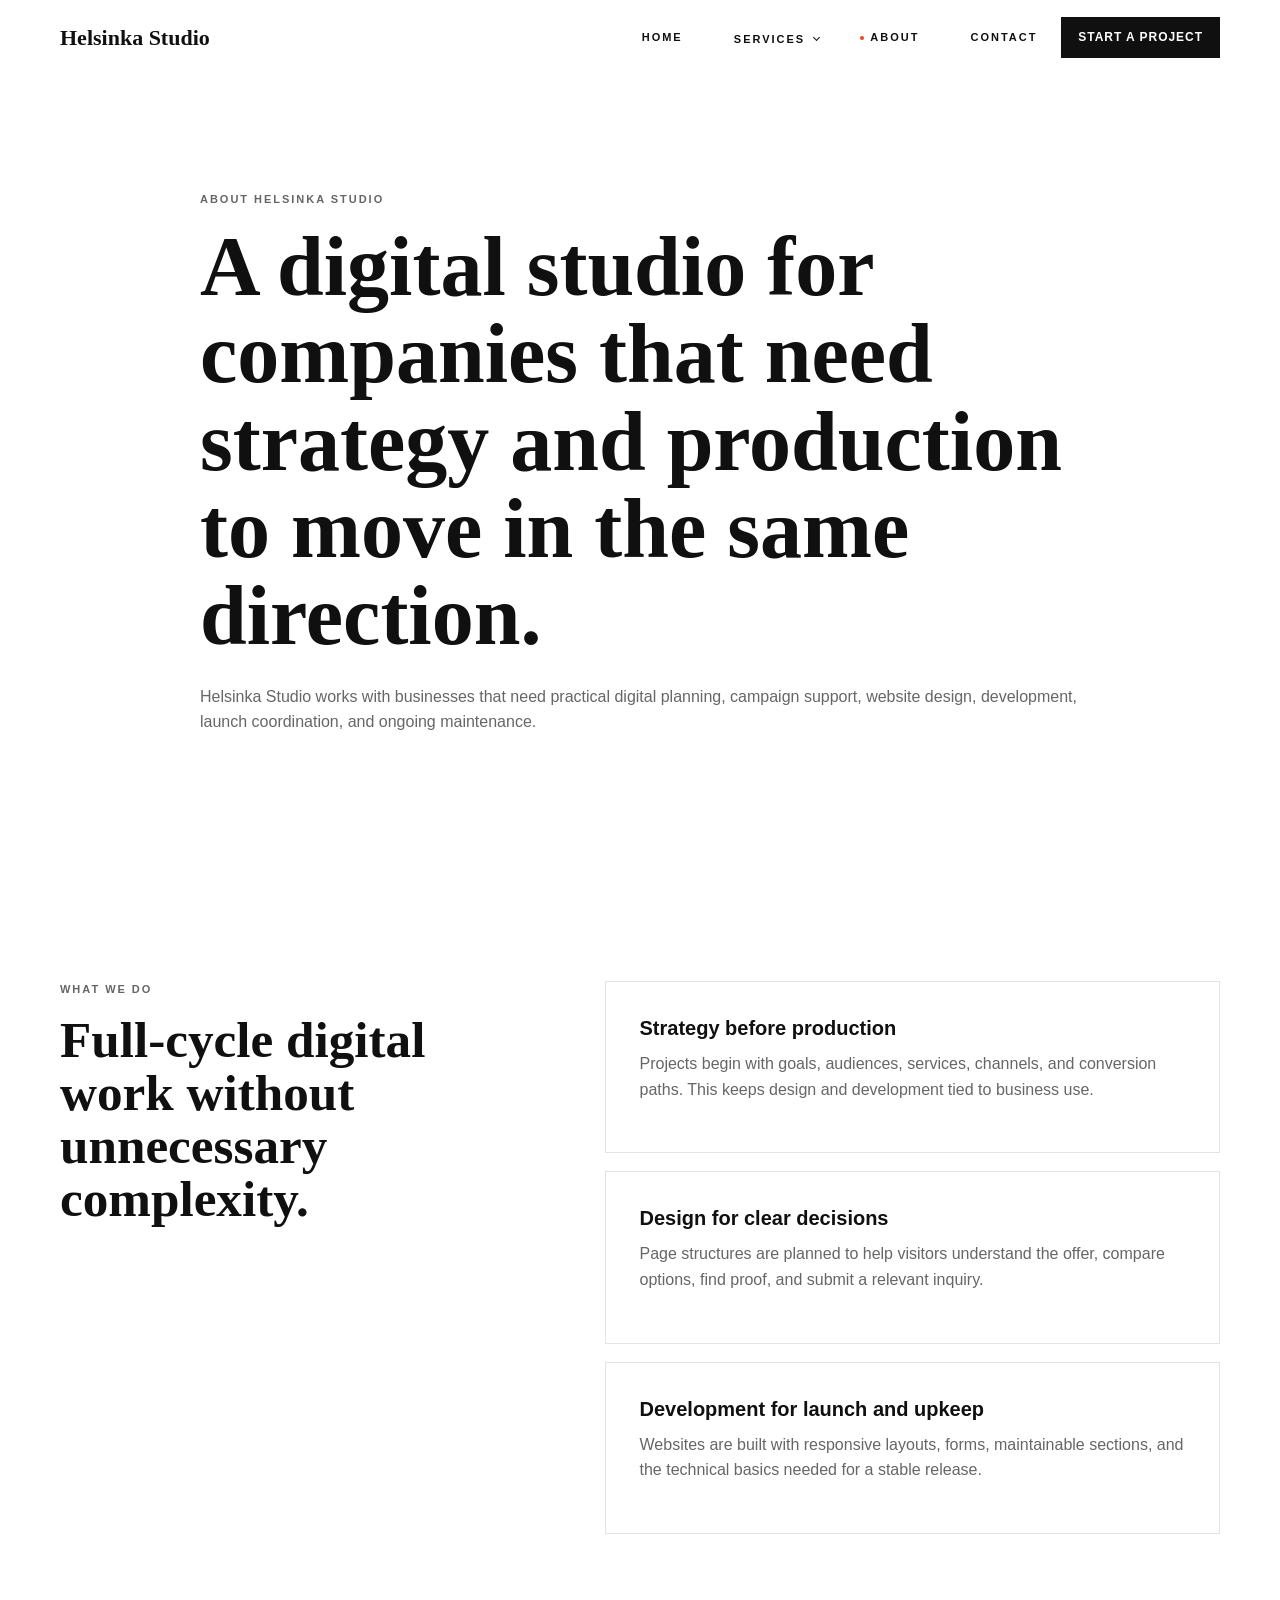
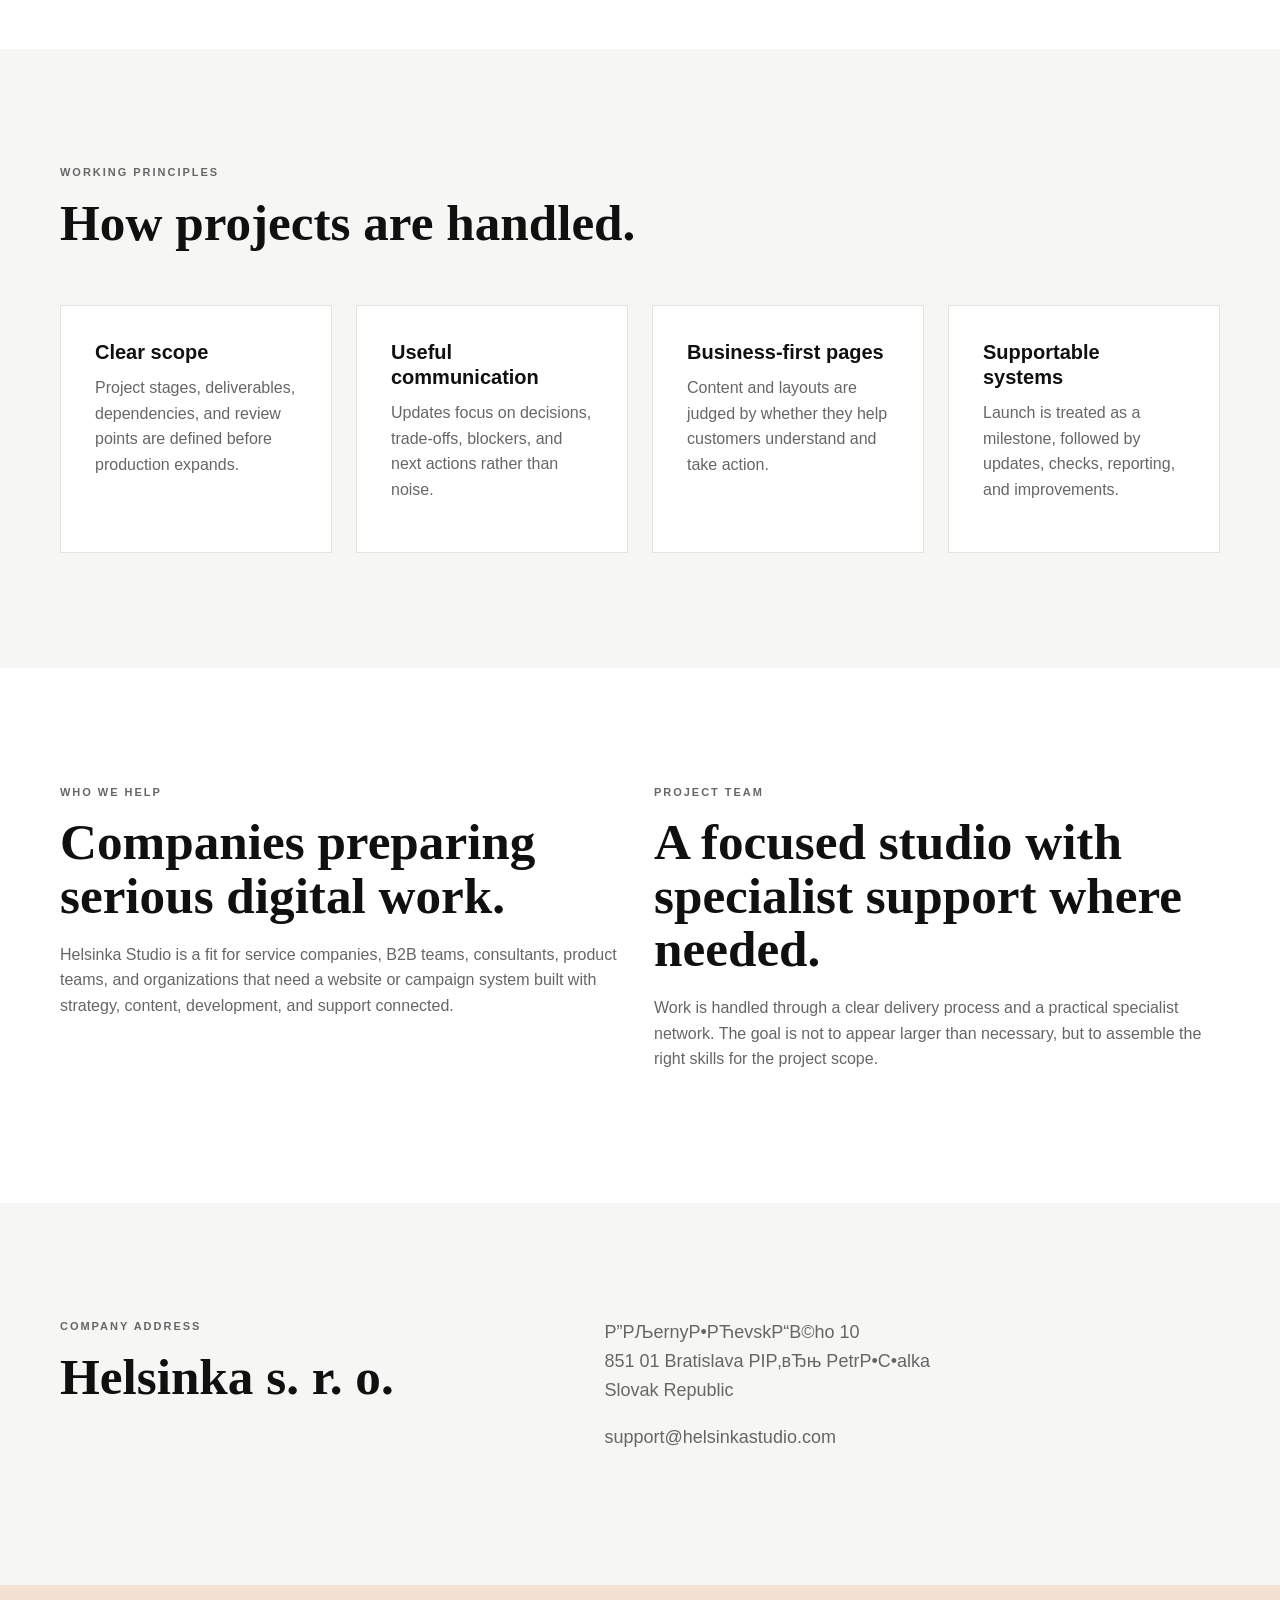
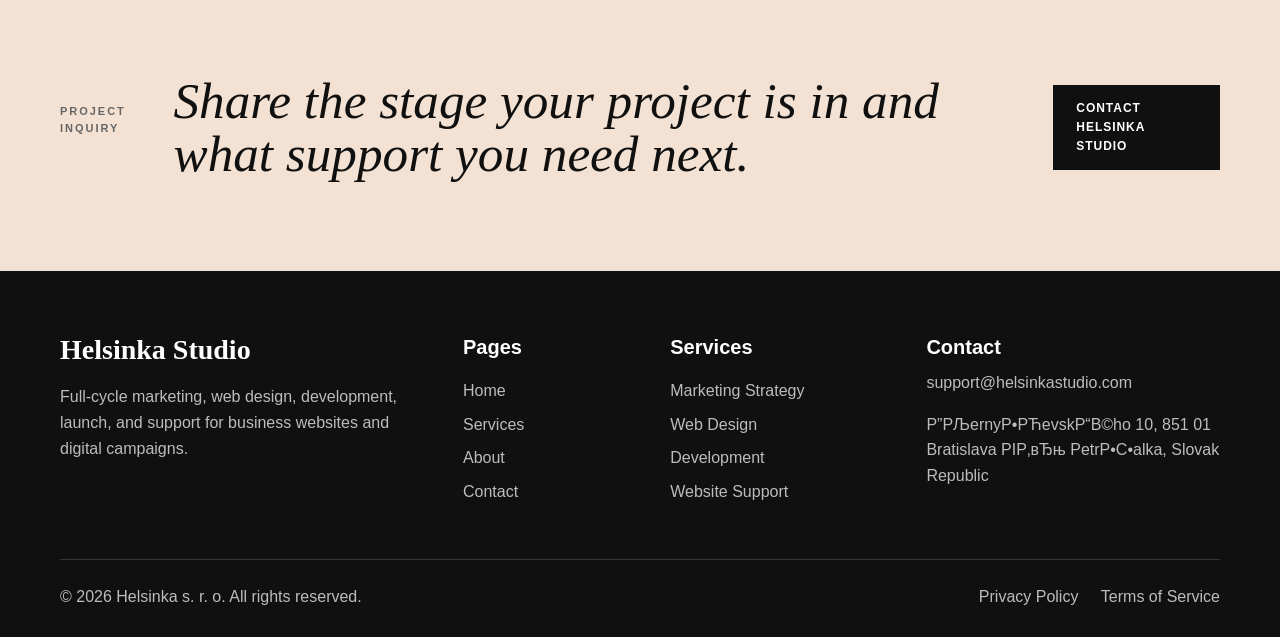
==== about.html @ 10fa4255 "init" ====
<!doctype html>
<html lang="en">
<head>
  <meta charset="utf-8">
  <meta name="viewport" content="width=device-width, initial-scale=1">
  <title>About | Helsinka Studio</title>
  <meta name="description" content="Learn how Helsinka Studio works as a full-cycle digital partner for marketing, web design, development, launch support, and ongoing maintenance.">
  <link rel="stylesheet" href="css/bundle.css">
</head>
<body>
  <a class="skip-link" href="#main">Skip to content</a>
  <header class="site-header" data-header><div class="container header__inner"><a class="brand" href="index.html">Helsinka Studio</a><nav class="nav" aria-label="Primary navigation">
        <a class="nav__link" href="index.html">Home</a>
        <div class="nav__item nav__item--dropdown" data-dropdown>
          <button class="nav__link nav__dropdown-toggle" type="button" data-dropdown-toggle aria-expanded="false">Services</button>
          <div class="nav__dropdown" data-dropdown-menu>
            <a href="services.html">All Services</a>
            <a href="strategy-planning.html">Strategy &amp; Planning</a>
            <a href="design-content.html">Design &amp; Content</a>
            <a href="development-support.html">Development &amp; Support</a>
            <a href="service-detail.html">Complete Solution</a>
          </div>
        </div>
        <a class="nav__link is-active" href="about.html">About</a>
        <a class="nav__link" href="contact.html">Contact</a>
      </nav><a class="button button--small" href="contact.html">Start a Project</a><button class="menu-toggle" type="button" data-menu-open aria-controls="mobile-menu" aria-expanded="false"><span class="menu-toggle__line"></span><span class="sr-only">Open menu</span></button></div></header>
  <div class="mobile-menu" id="mobile-menu" data-mobile-menu aria-hidden="true"><div class="mobile-menu__bar"><a class="brand" href="index.html">Helsinka Studio</a><button class="menu-close" type="button" data-menu-close>Close</button></div><nav class="mobile-menu__nav" aria-label="Mobile navigation">
      <a href="index.html">Home</a>
      <a href="services.html">Services</a>
      <div class="mobile-menu__subnav" aria-label="Service pages">
        <a href="services.html">All Services</a>
        <a href="strategy-planning.html">Strategy &amp; Planning</a>
        <a href="design-content.html">Design &amp; Content</a>
        <a href="development-support.html">Development &amp; Support</a>
        <a href="service-detail.html">Complete Solution</a>
      </div>
      <a href="about.html">About</a>
      <a href="contact.html">Contact</a>
      <a class="button" href="contact.html">Start a Project</a>
    </nav><p class="mobile-menu__note">Plan your next digital project with strategy, design, development, and launch support in one place.</p></div>
  <main id="main">
    <section class="page-hero section">
      <div class="container narrow">
        <p class="eyebrow">About Helsinka Studio</p>
        <h1>A digital studio for companies that need strategy and production to move in the same direction.</h1>
        <p>Helsinka Studio works with businesses that need practical digital planning, campaign support, website design, development, launch coordination, and ongoing maintenance.</p>
      </div>
    </section>
    <section class="section">
      <div class="container split">
        <div><p class="eyebrow">What we do</p><h2>Full-cycle digital work without unnecessary complexity.</h2></div>
        <div class="stack">
          <article class="text-block"><h3>Strategy before production</h3><p>Projects begin with goals, audiences, services, channels, and conversion paths. This keeps design and development tied to business use.</p></article>
          <article class="text-block"><h3>Design for clear decisions</h3><p>Page structures are planned to help visitors understand the offer, compare options, find proof, and submit a relevant inquiry.</p></article>
          <article class="text-block"><h3>Development for launch and upkeep</h3><p>Websites are built with responsive layouts, forms, maintainable sections, and the technical basics needed for a stable release.</p></article>
        </div>
      </div>
    </section>
    <section class="section section--muted">
      <div class="container">
        <div class="section-heading"><p class="eyebrow">Working principles</p><h2>How projects are handled.</h2></div>
        <div class="card-grid card-grid--four">
          <article class="service-card"><h3>Clear scope</h3><p>Project stages, deliverables, dependencies, and review points are defined before production expands.</p></article>
          <article class="service-card"><h3>Useful communication</h3><p>Updates focus on decisions, trade-offs, blockers, and next actions rather than noise.</p></article>
          <article class="service-card"><h3>Business-first pages</h3><p>Content and layouts are judged by whether they help customers understand and take action.</p></article>
          <article class="service-card"><h3>Supportable systems</h3><p>Launch is treated as a milestone, followed by updates, checks, reporting, and improvements.</p></article>
        </div>
      </div>
    </section>
    <section class="section">
      <div class="container two-col">
        <article><p class="eyebrow">Who we help</p><h2>Companies preparing serious digital work.</h2><p>Helsinka Studio is a fit for service companies, B2B teams, consultants, product teams, and organizations that need a website or campaign system built with strategy, content, development, and support connected.</p></article>
        <article><p class="eyebrow">Project team</p><h2>A focused studio with specialist support where needed.</h2><p>Work is handled through a clear delivery process and a practical specialist network. The goal is not to appear larger than necessary, but to assemble the right skills for the project scope.</p></article>
      </div>
    </section>
    <section class="section section--muted">
      <div class="container split">
        <div><p class="eyebrow">Company address</p><h2>Helsinka s. r. o.</h2></div>
        <div class="address-block"><p>Р”РЉernyР•РЋevskР“В©ho 10<br>851 01 Bratislava РІР‚вЂњ PetrР•С•alka<br>Slovak Republic</p><p><a href="mailto:support@helsinkastudio.com">support@helsinkastudio.com</a></p></div>
      </div>
    </section>
    <section class="section cta-section"><div class="container cta-section__inner"><p class="eyebrow">Project inquiry</p><h2>Share the stage your project is in and what support you need next.</h2><a class="button" href="contact.html">Contact Helsinka Studio</a></div></section>
  </main>
  <footer class="site-footer"><div class="container footer__grid"><div><h2 class="footer__brand">Helsinka Studio</h2><p>Full-cycle marketing, web design, development, launch, and support for business websites and digital campaigns.</p></div><nav><h3>Pages</h3><a href="index.html">Home</a><a href="services.html">Services</a><a href="about.html">About</a><a href="contact.html">Contact</a></nav><nav><h3>Services</h3><a href="services.html#marketing">Marketing Strategy</a><a href="services.html#web-design">Web Design</a><a href="services.html#development">Development</a><a href="services.html#support">Website Support</a></nav><div><h3>Contact</h3><p><a href="mailto:support@helsinkastudio.com">support@helsinkastudio.com</a></p><p>Р”РЉernyР•РЋevskР“В©ho 10, 851 01 Bratislava РІР‚вЂњ PetrР•С•alka, Slovak Republic</p></div></div><div class="container footer__bottom"><p>&copy; <span data-year></span> Helsinka s. r. o. All rights reserved.</p><p><a href="privacy.html">Privacy Policy</a> <a href="terms.html">Terms of Service</a></p></div></footer>
  <script src="js/main.js"></script>
</body>
</html>
---- css/bundle.css ----
@import url("base.css");
@import url("pages/home.css");
@import url("pages/services.css");
@import url("pages/service.css");
@import url("pages/about.css");
@import url("pages/contact.css");
@import url("pages/legal.css");
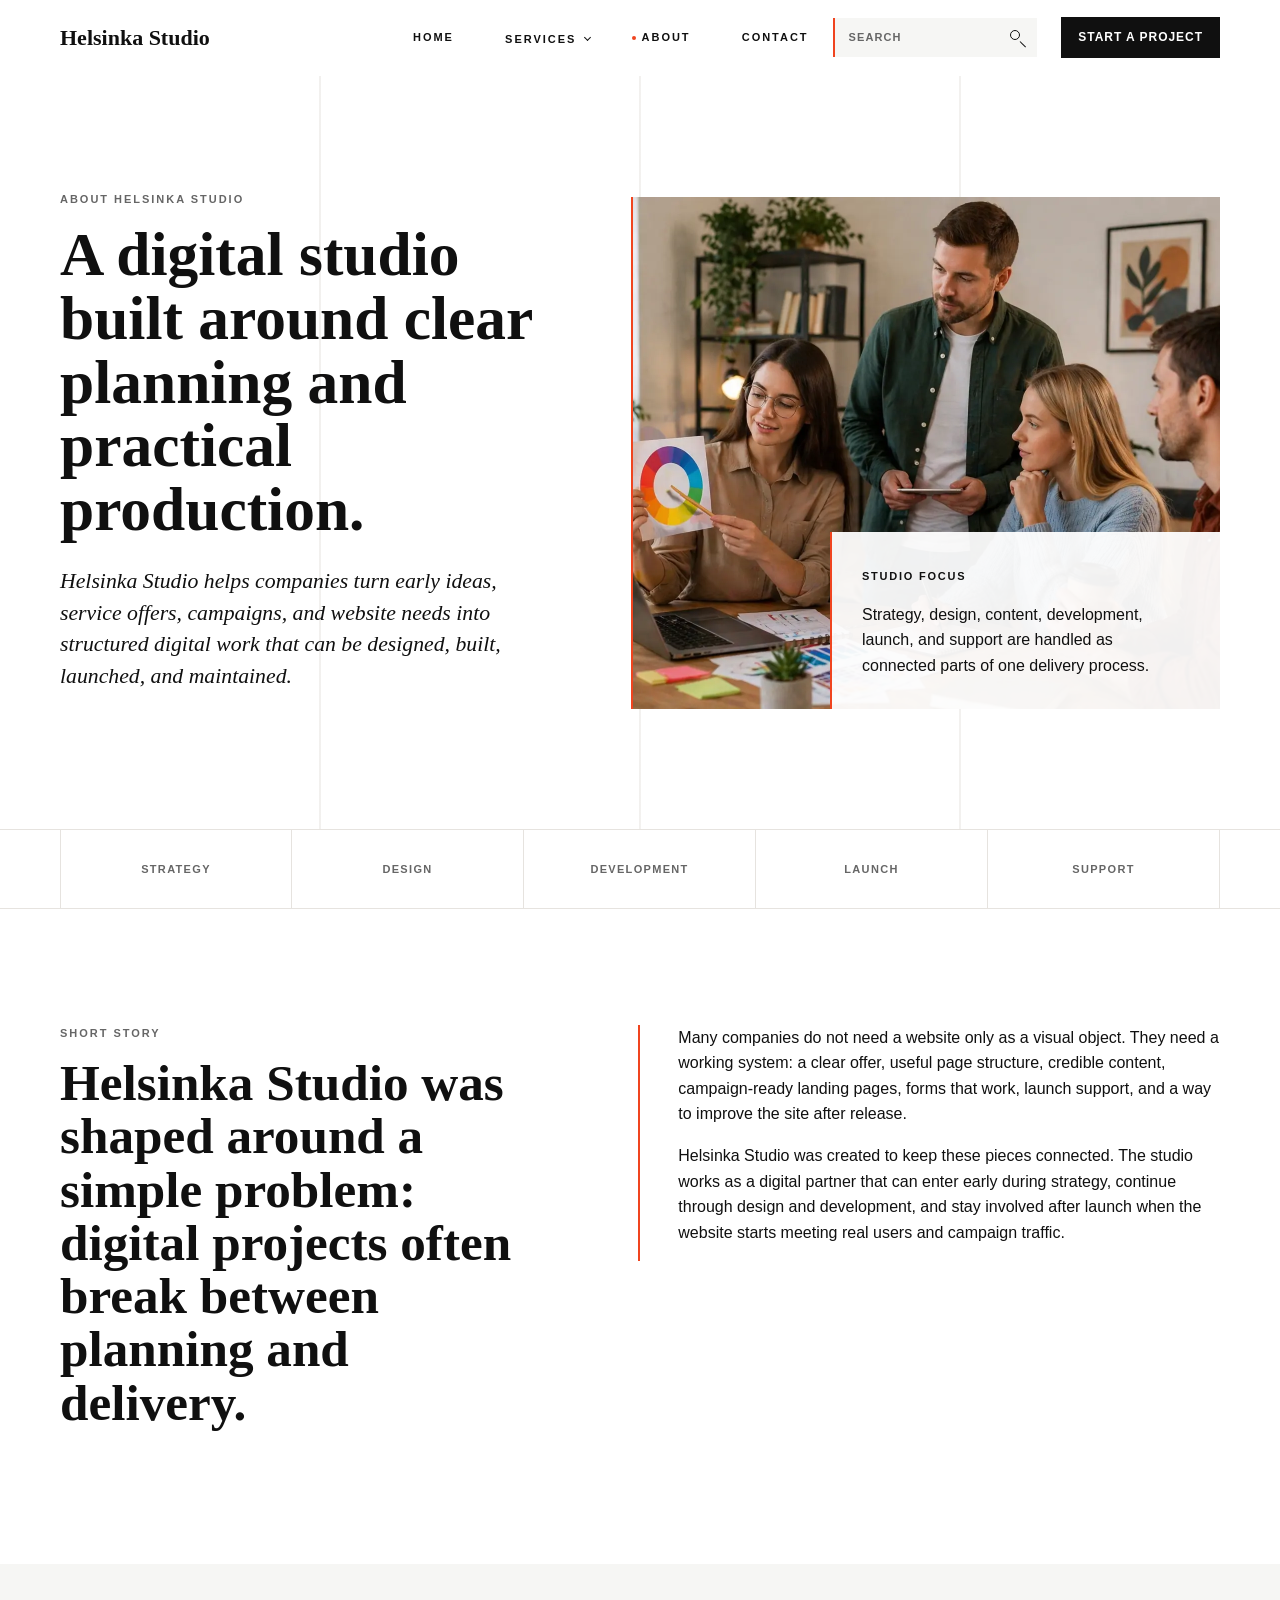
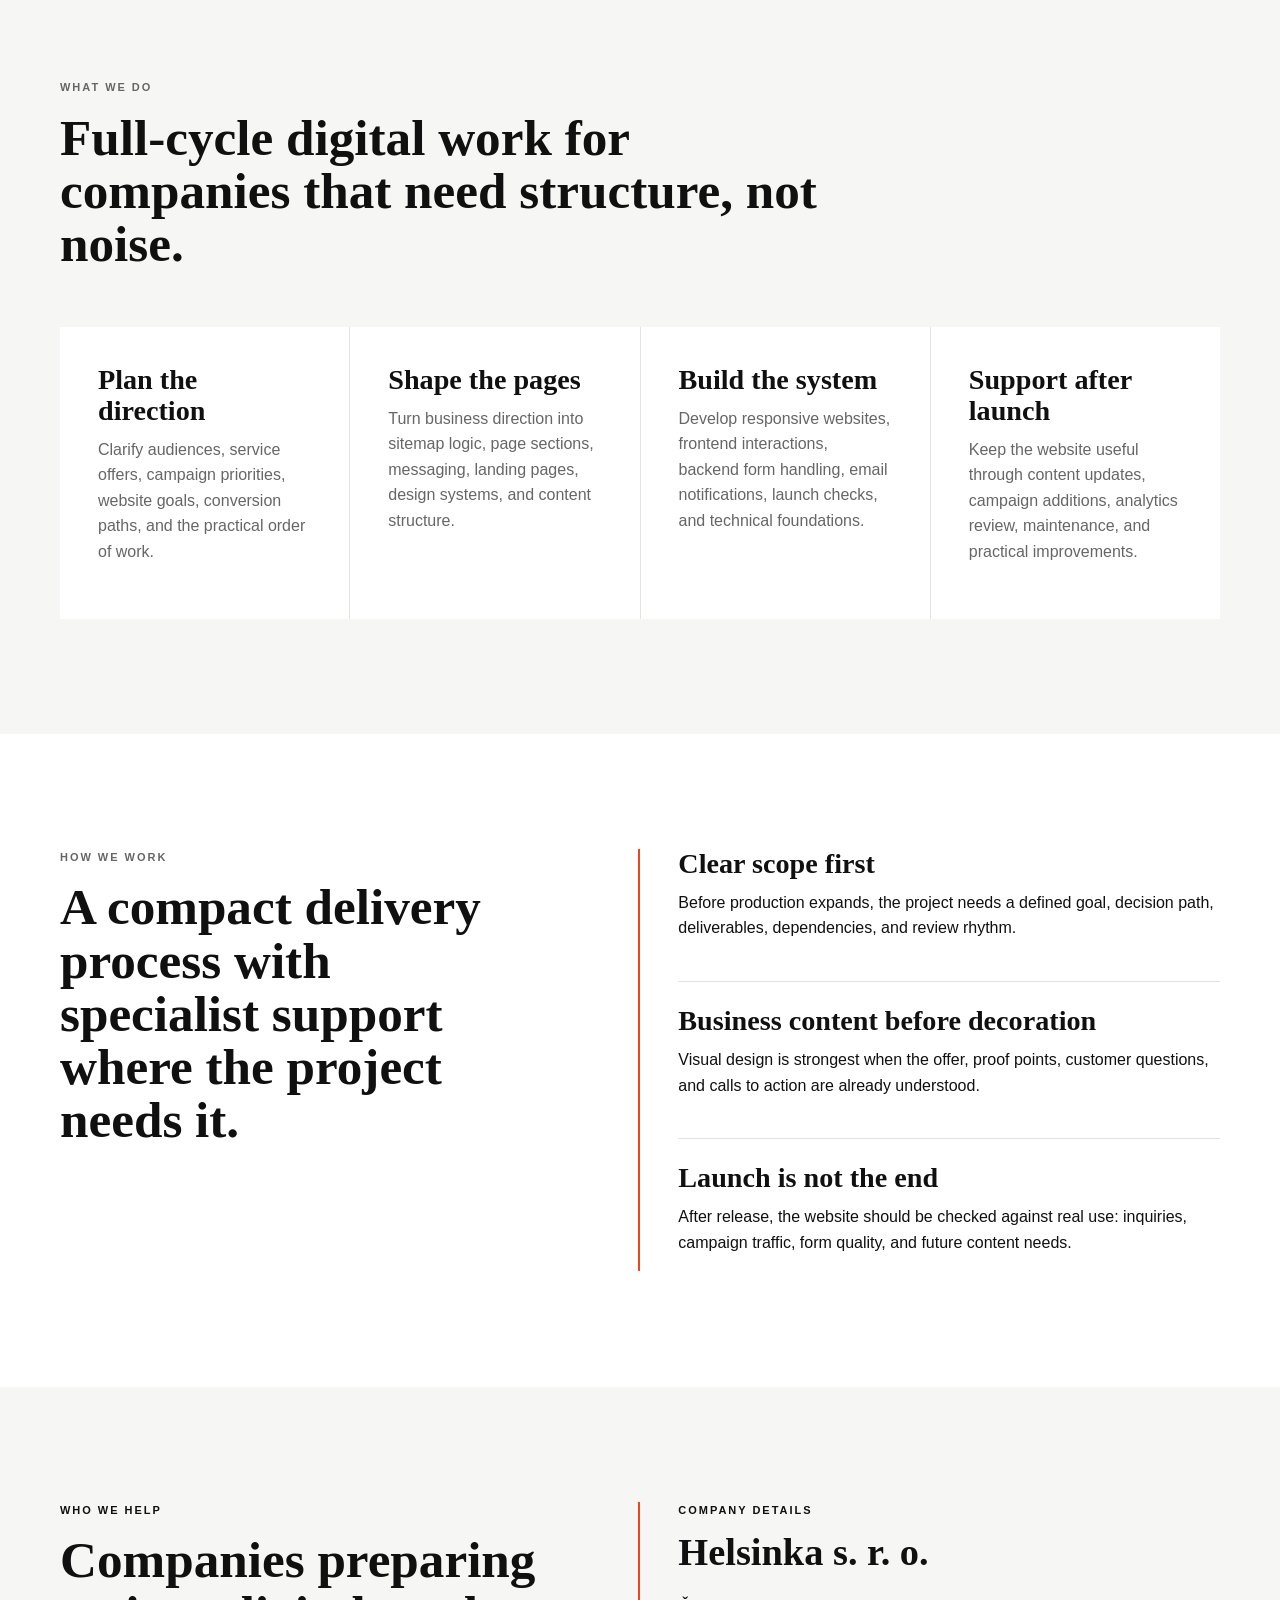
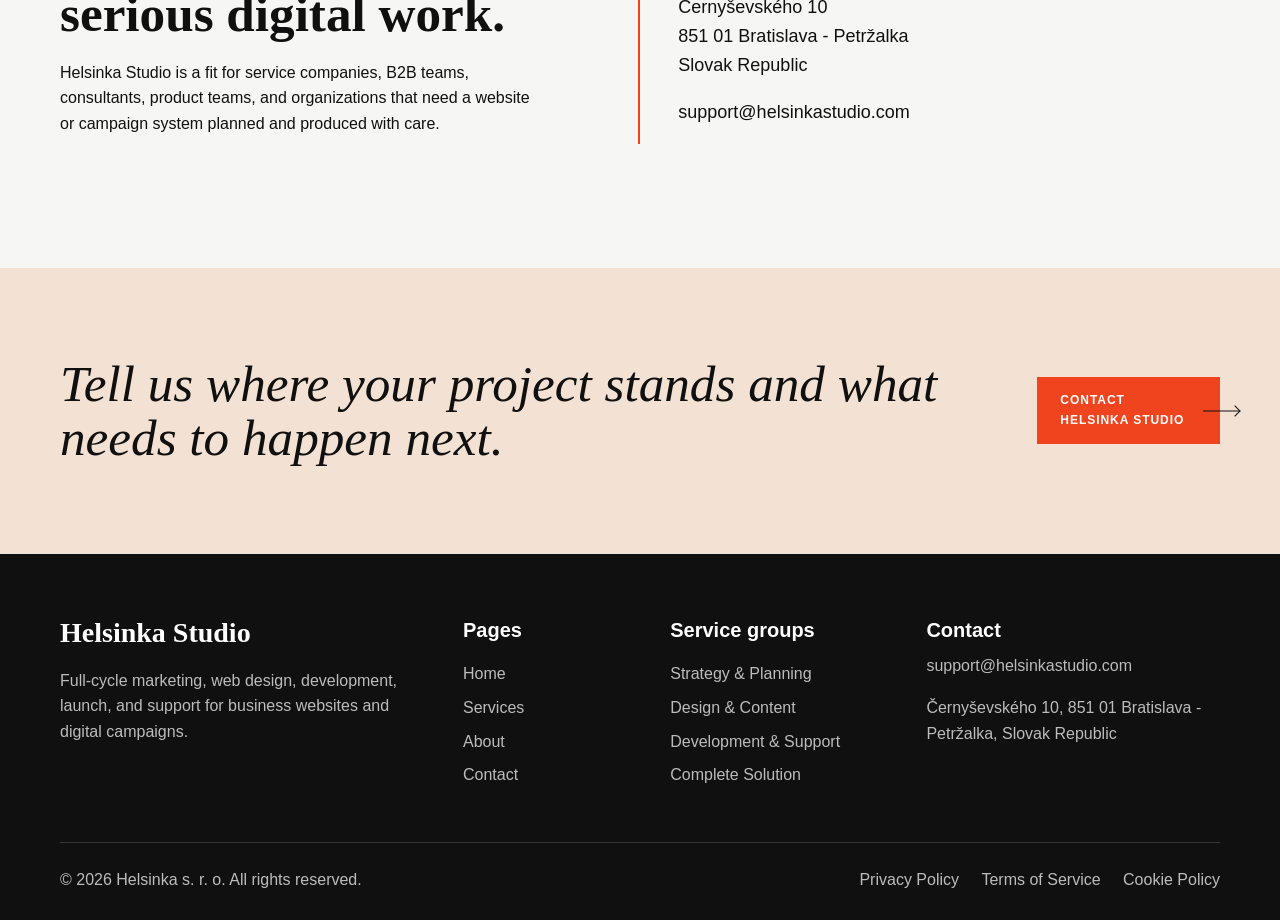
==== commit b45ef62f: "upd" ====
--- a/about.html
+++ b/about.html
@@ -4,12 +4,16 @@
   <meta charset="utf-8">
   <meta name="viewport" content="width=device-width, initial-scale=1">
   <title>About | Helsinka Studio</title>
-  <meta name="description" content="Learn how Helsinka Studio works as a full-cycle digital partner for marketing, web design, development, launch support, and ongoing maintenance.">
+  <meta name="description" content="Helsinka Studio is a full-cycle digital studio helping companies plan, design, build, launch, and maintain business websites and campaign systems.">
+  <link rel="icon" href="img/common/favicon.svg" type="image/svg+xml">
   <link rel="stylesheet" href="css/bundle.css">
 </head>
 <body>
   <a class="skip-link" href="#main">Skip to content</a>
-  <header class="site-header" data-header><div class="container header__inner"><a class="brand" href="index.html">Helsinka Studio</a><nav class="nav" aria-label="Primary navigation">
+  <header class="site-header" data-header>
+    <div class="container header__inner">
+      <a class="brand" href="index.html" aria-label="Helsinka Studio home">Helsinka Studio</a>
+      <nav class="nav" aria-label="Primary navigation">
         <a class="nav__link" href="index.html">Home</a>
         <div class="nav__item nav__item--dropdown" data-dropdown>
           <button class="nav__link nav__dropdown-toggle" type="button" data-dropdown-toggle aria-expanded="false">Services</button>
@@ -23,8 +27,29 @@
         </div>
         <a class="nav__link is-active" href="about.html">About</a>
         <a class="nav__link" href="contact.html">Contact</a>
-      </nav><a class="button button--small" href="contact.html">Start a Project</a><button class="menu-toggle" type="button" data-menu-open aria-controls="mobile-menu" aria-expanded="false"><span class="menu-toggle__line"></span><span class="sr-only">Open menu</span></button></div></header>
-  <div class="mobile-menu" id="mobile-menu" data-mobile-menu aria-hidden="true"><div class="mobile-menu__bar"><a class="brand" href="index.html">Helsinka Studio</a><button class="menu-close" type="button" data-menu-close>Close</button></div><nav class="mobile-menu__nav" aria-label="Mobile navigation">
+      </nav>
+      <form class="site-search" role="search" data-site-search novalidate>
+        <label class="sr-only" for="site-search-input">Search website</label>
+        <div class="site-search__field">
+          <input id="site-search-input" type="search" name="q" placeholder="Search" autocomplete="off" data-search-input>
+          <button class="site-search__submit" type="submit">Search</button>
+        </div>
+        <div class="site-search__results" data-search-results aria-live="polite"></div>
+      </form>
+      <a class="button button--small" href="contact.html">Start a Project</a>
+      <button class="menu-toggle" type="button" data-menu-open aria-controls="mobile-menu" aria-expanded="false">
+        <span class="menu-toggle__line"></span>
+        <span class="sr-only">Open menu</span>
+      </button>
+    </div>
+  </header>
+
+  <div class="mobile-menu" id="mobile-menu" data-mobile-menu aria-hidden="true">
+    <div class="mobile-menu__bar">
+      <a class="brand" href="index.html">Helsinka Studio</a>
+      <button class="menu-close" type="button" data-menu-close aria-label="Close menu">Close</button>
+    </div>
+    <nav class="mobile-menu__nav" aria-label="Mobile navigation">
       <a href="index.html">Home</a>
       <a href="services.html">Services</a>
       <div class="mobile-menu__subnav" aria-label="Service pages">
@@ -37,51 +62,125 @@
       <a href="about.html">About</a>
       <a href="contact.html">Contact</a>
       <a class="button" href="contact.html">Start a Project</a>
-    </nav><p class="mobile-menu__note">Plan your next digital project with strategy, design, development, and launch support in one place.</p></div>
+    </nav>
+    <p class="mobile-menu__note">Plan your next digital project with strategy, design, development, and launch support in one place.</p>
+  </div>
+
   <main id="main">
-    <section class="page-hero section">
-      <div class="container narrow">
-        <p class="eyebrow">About Helsinka Studio</p>
-        <h1>A digital studio for companies that need strategy and production to move in the same direction.</h1>
-        <p>Helsinka Studio works with businesses that need practical digital planning, campaign support, website design, development, launch coordination, and ongoing maintenance.</p>
+    <section class="about-hero section">
+      <div class="container about-hero__grid">
+        <div>
+          <p class="eyebrow">About Helsinka Studio</p>
+          <h1>A digital studio built around clear planning and practical production.</h1>
+          <p class="about-hero__lead">Helsinka Studio helps companies turn early ideas, service offers, campaigns, and website needs into structured digital work that can be designed, built, launched, and maintained.</p>
+        </div>
+        <figure class="about-hero__media">
+          <img src="img/about/about-main.webp" alt="Digital studio team reviewing visual direction and project materials">
+          <figcaption><span>Studio focus</span><p>Strategy, design, content, development, launch, and support are handled as connected parts of one delivery process.</p></figcaption>
+        </figure>
       </div>
     </section>
-    <section class="section">
-      <div class="container split">
-        <div><p class="eyebrow">What we do</p><h2>Full-cycle digital work without unnecessary complexity.</h2></div>
-        <div class="stack">
-          <article class="text-block"><h3>Strategy before production</h3><p>Projects begin with goals, audiences, services, channels, and conversion paths. This keeps design and development tied to business use.</p></article>
-          <article class="text-block"><h3>Design for clear decisions</h3><p>Page structures are planned to help visitors understand the offer, compare options, find proof, and submit a relevant inquiry.</p></article>
-          <article class="text-block"><h3>Development for launch and upkeep</h3><p>Websites are built with responsive layouts, forms, maintainable sections, and the technical basics needed for a stable release.</p></article>
+
+    <section class="about-strip" aria-label="Studio capabilities">
+      <div class="container about-strip__grid">
+        <span>Strategy</span>
+        <span>Design</span>
+        <span>Development</span>
+        <span>Launch</span>
+        <span>Support</span>
+      </div>
+    </section>
+
+    <section class="section about-story">
+      <div class="container about-story__grid">
+        <div>
+          <p class="eyebrow">Short story</p>
+          <h2>Helsinka Studio was shaped around a simple problem: digital projects often break between planning and delivery.</h2>
+        </div>
+        <div class="about-copy">
+          <p>Many companies do not need a website only as a visual object. They need a working system: a clear offer, useful page structure, credible content, campaign-ready landing pages, forms that work, launch support, and a way to improve the site after release.</p>
+          <p>Helsinka Studio was created to keep these pieces connected. The studio works as a digital partner that can enter early during strategy, continue through design and development, and stay involved after launch when the website starts meeting real users and campaign traffic.</p>
         </div>
       </div>
     </section>
-    <section class="section section--muted">
+
+    <section class="section about-do section--muted">
       <div class="container">
-        <div class="section-heading"><p class="eyebrow">Working principles</p><h2>How projects are handled.</h2></div>
-        <div class="card-grid card-grid--four">
-          <article class="service-card"><h3>Clear scope</h3><p>Project stages, deliverables, dependencies, and review points are defined before production expands.</p></article>
-          <article class="service-card"><h3>Useful communication</h3><p>Updates focus on decisions, trade-offs, blockers, and next actions rather than noise.</p></article>
-          <article class="service-card"><h3>Business-first pages</h3><p>Content and layouts are judged by whether they help customers understand and take action.</p></article>
-          <article class="service-card"><h3>Supportable systems</h3><p>Launch is treated as a milestone, followed by updates, checks, reporting, and improvements.</p></article>
+        <div class="section-heading">
+          <p class="eyebrow">What we do</p>
+          <h2>Full-cycle digital work for companies that need structure, not noise.</h2>
+        </div>
+        <div class="about-do__grid">
+          <article>
+            <h3>Plan the direction</h3>
+            <p>Clarify audiences, service offers, campaign priorities, website goals, conversion paths, and the practical order of work.</p>
+          </article>
+          <article>
+            <h3>Shape the pages</h3>
+            <p>Turn business direction into sitemap logic, page sections, messaging, landing pages, design systems, and content structure.</p>
+          </article>
+          <article>
+            <h3>Build the system</h3>
+            <p>Develop responsive websites, frontend interactions, backend form handling, email notifications, launch checks, and technical foundations.</p>
+          </article>
+          <article>
+            <h3>Support after launch</h3>
+            <p>Keep the website useful through content updates, campaign additions, analytics review, maintenance, and practical improvements.</p>
+          </article>
         </div>
       </div>
     </section>
-    <section class="section">
-      <div class="container two-col">
-        <article><p class="eyebrow">Who we help</p><h2>Companies preparing serious digital work.</h2><p>Helsinka Studio is a fit for service companies, B2B teams, consultants, product teams, and organizations that need a website or campaign system built with strategy, content, development, and support connected.</p></article>
-        <article><p class="eyebrow">Project team</p><h2>A focused studio with specialist support where needed.</h2><p>Work is handled through a clear delivery process and a practical specialist network. The goal is not to appear larger than necessary, but to assemble the right skills for the project scope.</p></article>
+
+    <section class="section about-method">
+      <div class="container about-method__grid">
+        <div>
+          <p class="eyebrow">How we work</p>
+          <h2>A compact delivery process with specialist support where the project needs it.</h2>
+        </div>
+        <div class="about-method__list">
+          <article><h3>Clear scope first</h3><p>Before production expands, the project needs a defined goal, decision path, deliverables, dependencies, and review rhythm.</p></article>
+          <article><h3>Business content before decoration</h3><p>Visual design is strongest when the offer, proof points, customer questions, and calls to action are already understood.</p></article>
+          <article><h3>Launch is not the end</h3><p>After release, the website should be checked against real use: inquiries, campaign traffic, form quality, and future content needs.</p></article>
+        </div>
       </div>
     </section>
-    <section class="section section--muted">
-      <div class="container split">
-        <div><p class="eyebrow">Company address</p><h2>Helsinka s. r. o.</h2></div>
-        <div class="address-block"><p>Р”РЉernyР•РЋevskР“В©ho 10<br>851 01 Bratislava РІР‚вЂњ PetrР•С•alka<br>Slovak Republic</p><p><a href="mailto:support@helsinkastudio.com">support@helsinkastudio.com</a></p></div>
+
+    <section class="section about-fit section--muted">
+      <div class="container about-fit__grid">
+        <article>
+          <p class="eyebrow">Who we help</p>
+          <h2>Companies preparing serious digital work.</h2>
+          <p>Helsinka Studio is a fit for service companies, B2B teams, consultants, product teams, and organizations that need a website or campaign system planned and produced with care.</p>
+        </article>
+        <article class="address-block">
+          <p class="eyebrow">Company details</p>
+          <h2>Helsinka s. r. o.</h2>
+          <p>&#268;erny&#353;evsk&#233;ho 10<br>851 01 Bratislava - Petr&#382;alka<br>Slovak Republic</p>
+          <p><a href="mailto:support@helsinkastudio.com">support@helsinkastudio.com</a></p>
+        </article>
       </div>
     </section>
-    <section class="section cta-section"><div class="container cta-section__inner"><p class="eyebrow">Project inquiry</p><h2>Share the stage your project is in and what support you need next.</h2><a class="button" href="contact.html">Contact Helsinka Studio</a></div></section>
+
+    <section class="section cta-section">
+      <div class="container cta-section__inner">
+        <h2>Tell us where your project stands and what needs to happen next.</h2>
+        <a class="button button--accent button--line" href="contact.html">Contact Helsinka Studio</a>
+      </div>
+    </section>
   </main>
-  <footer class="site-footer"><div class="container footer__grid"><div><h2 class="footer__brand">Helsinka Studio</h2><p>Full-cycle marketing, web design, development, launch, and support for business websites and digital campaigns.</p></div><nav><h3>Pages</h3><a href="index.html">Home</a><a href="services.html">Services</a><a href="about.html">About</a><a href="contact.html">Contact</a></nav><nav><h3>Services</h3><a href="services.html#marketing">Marketing Strategy</a><a href="services.html#web-design">Web Design</a><a href="services.html#development">Development</a><a href="services.html#support">Website Support</a></nav><div><h3>Contact</h3><p><a href="mailto:support@helsinkastudio.com">support@helsinkastudio.com</a></p><p>Р”РЉernyР•РЋevskР“В©ho 10, 851 01 Bratislava РІР‚вЂњ PetrР•С•alka, Slovak Republic</p></div></div><div class="container footer__bottom"><p>&copy; <span data-year></span> Helsinka s. r. o. All rights reserved.</p><p><a href="privacy.html">Privacy Policy</a> <a href="terms.html">Terms of Service</a></p></div></footer>
+
+  <footer class="site-footer">
+    <div class="container footer__grid">
+      <div><h2 class="footer__brand">Helsinka Studio</h2><p>Full-cycle marketing, web design, development, launch, and support for business websites and digital campaigns.</p></div>
+      <nav aria-label="Footer pages"><h3>Pages</h3><a href="index.html">Home</a><a href="services.html">Services</a><a href="about.html">About</a><a href="contact.html">Contact</a></nav>
+      <nav aria-label="Footer services"><h3>Service groups</h3><a href="strategy-planning.html">Strategy & Planning</a><a href="design-content.html">Design & Content</a><a href="development-support.html">Development & Support</a><a href="service-detail.html">Complete Solution</a></nav>
+      <div><h3>Contact</h3><p><a href="mailto:support@helsinkastudio.com">support@helsinkastudio.com</a></p><p>&#268;erny&#353;evsk&#233;ho 10, 851 01 Bratislava - Petr&#382;alka, Slovak Republic</p></div>
+    </div>
+    <div class="container footer__bottom">
+      <p>&copy; <span data-year></span> Helsinka s. r. o. All rights reserved.</p>
+      <p><a href="privacy.html">Privacy Policy</a> <a href="terms.html">Terms of Service</a> <a href="cookie-policy.html">Cookie Policy</a></p>
+    </div>
+  </footer>
   <script src="js/main.js"></script>
 </body>
 </html>
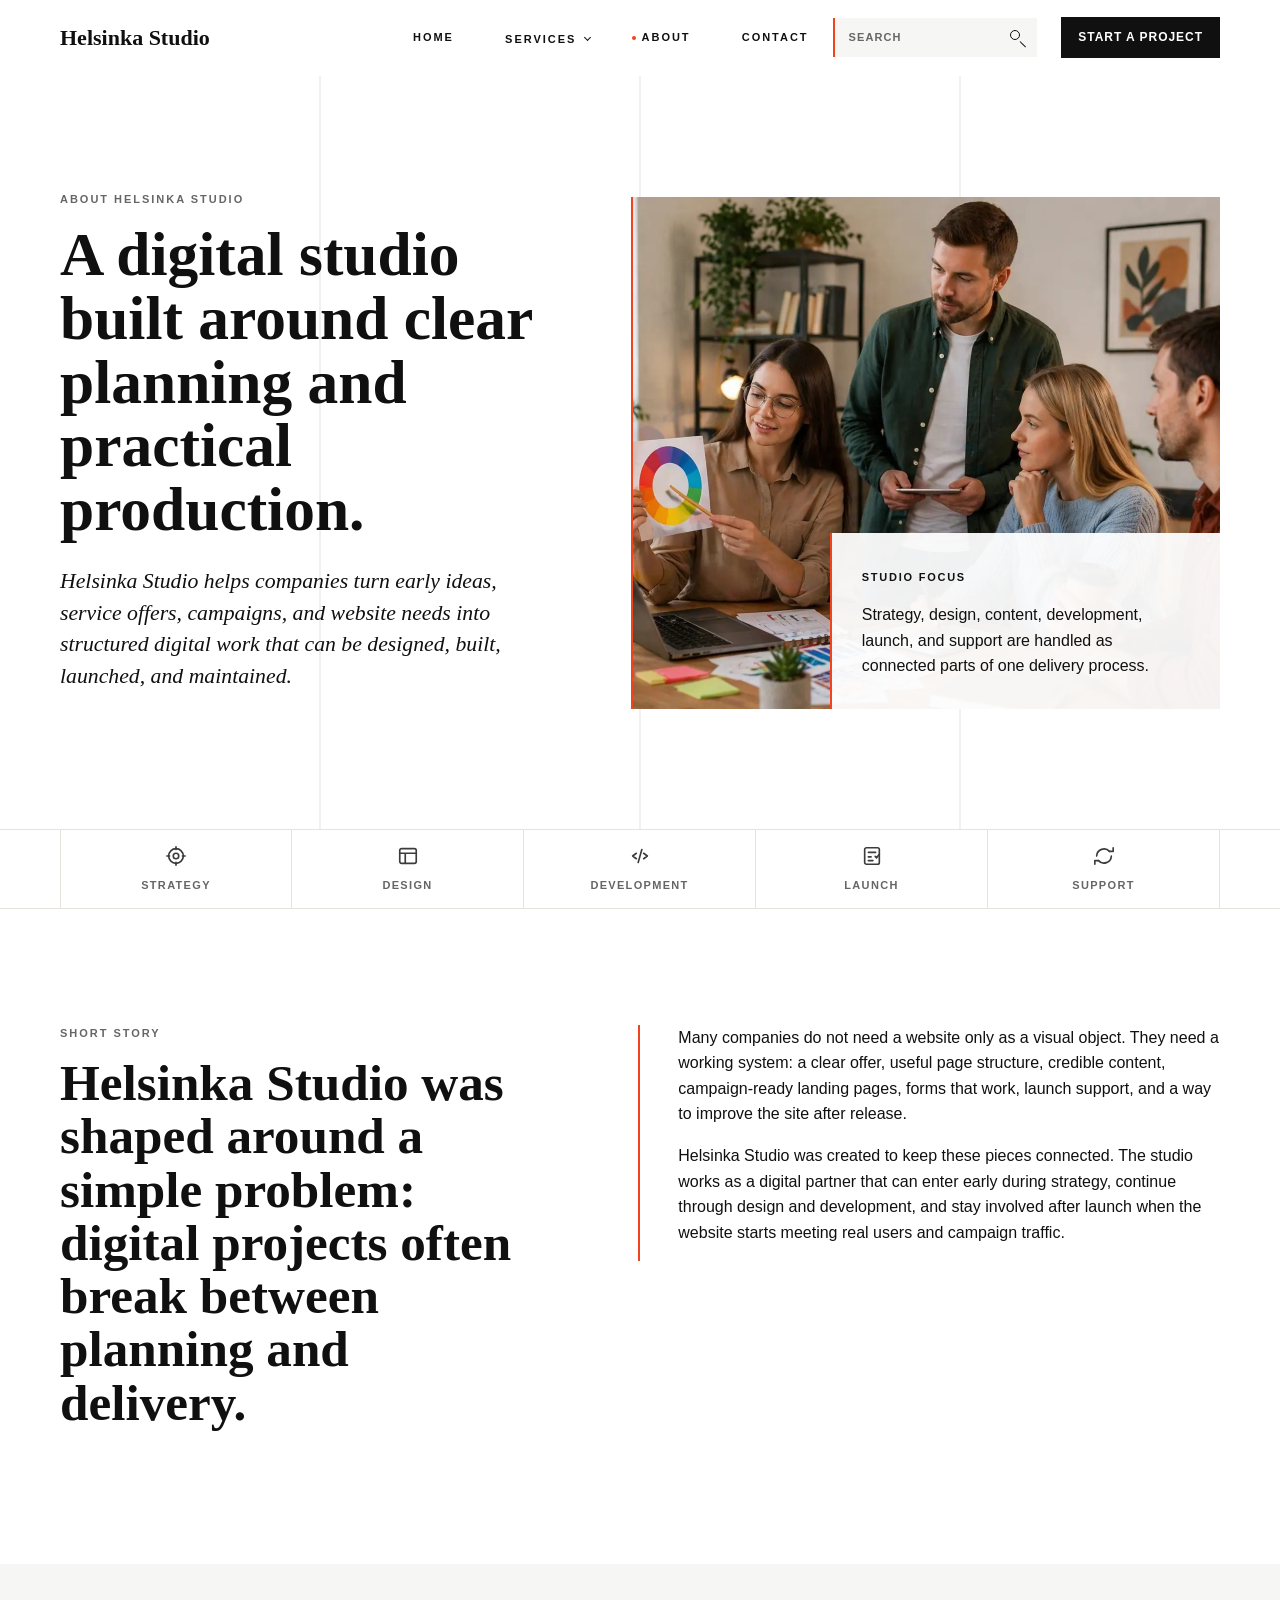
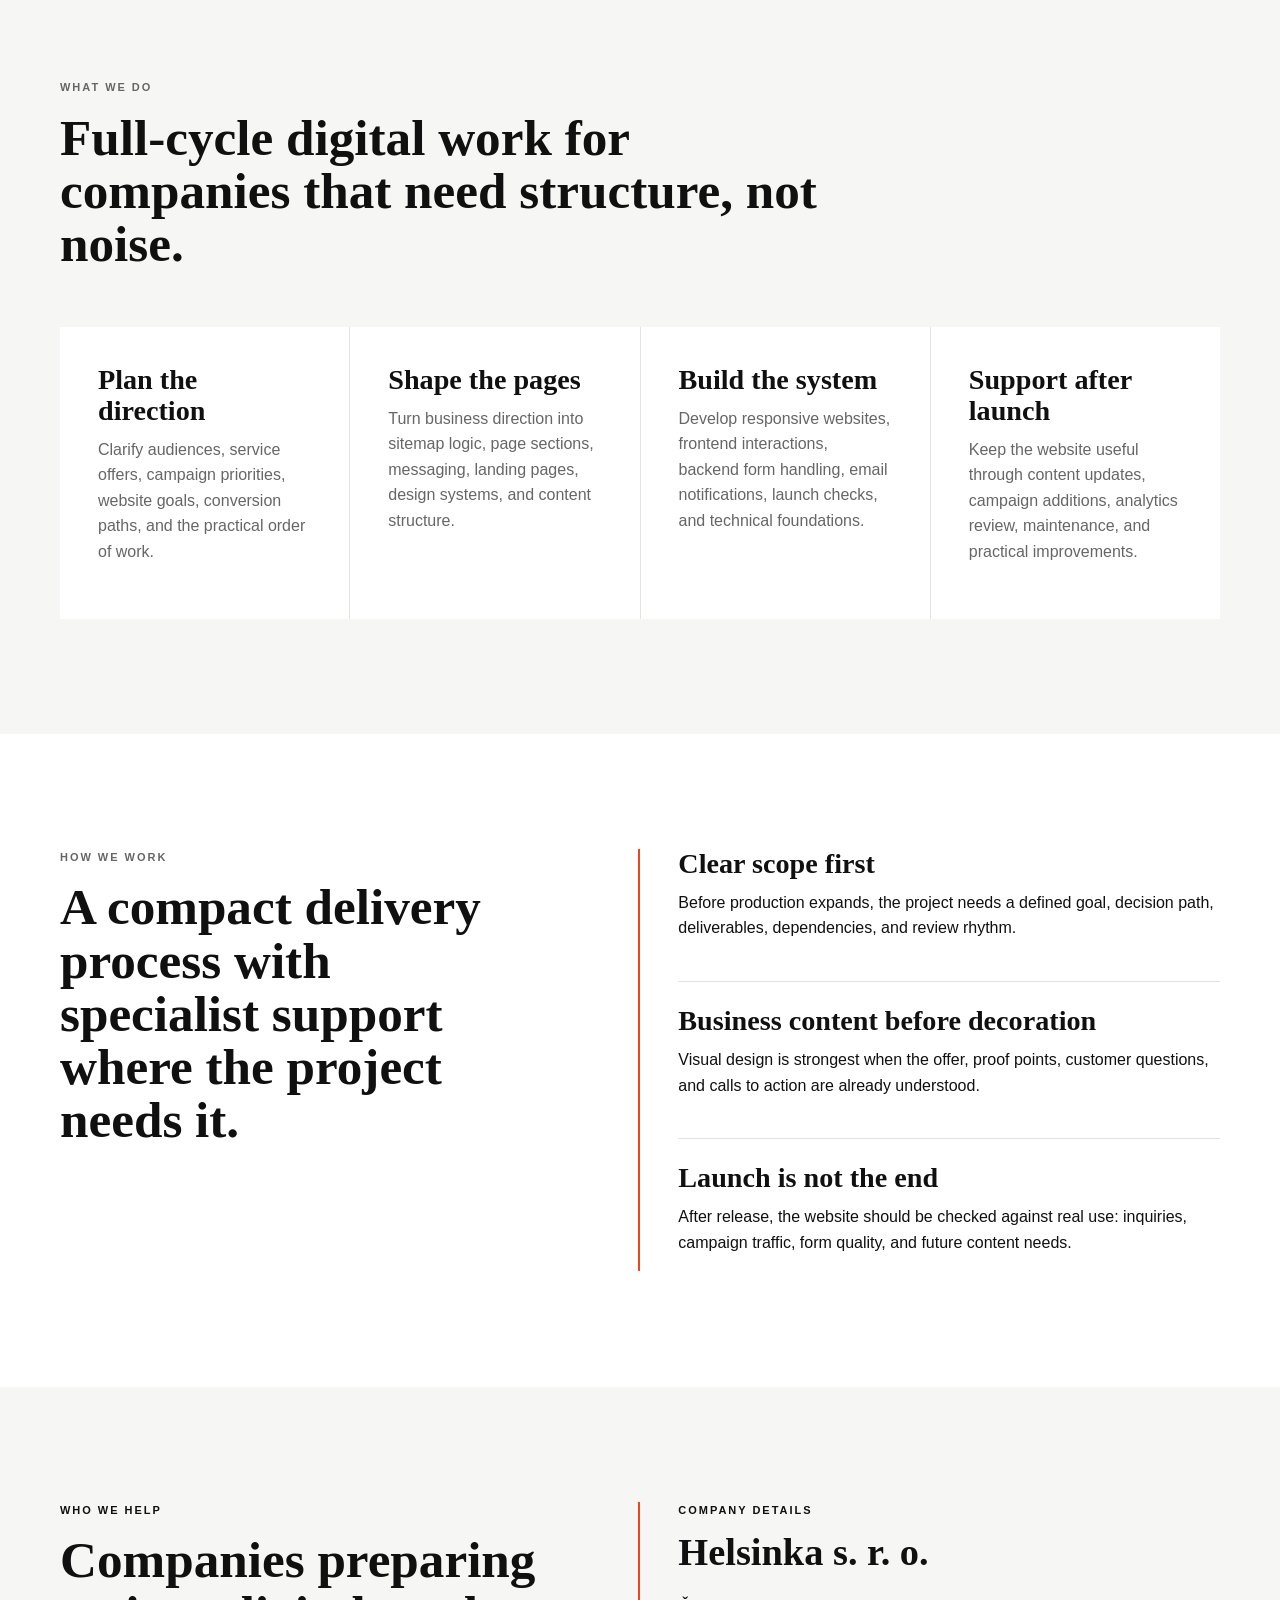
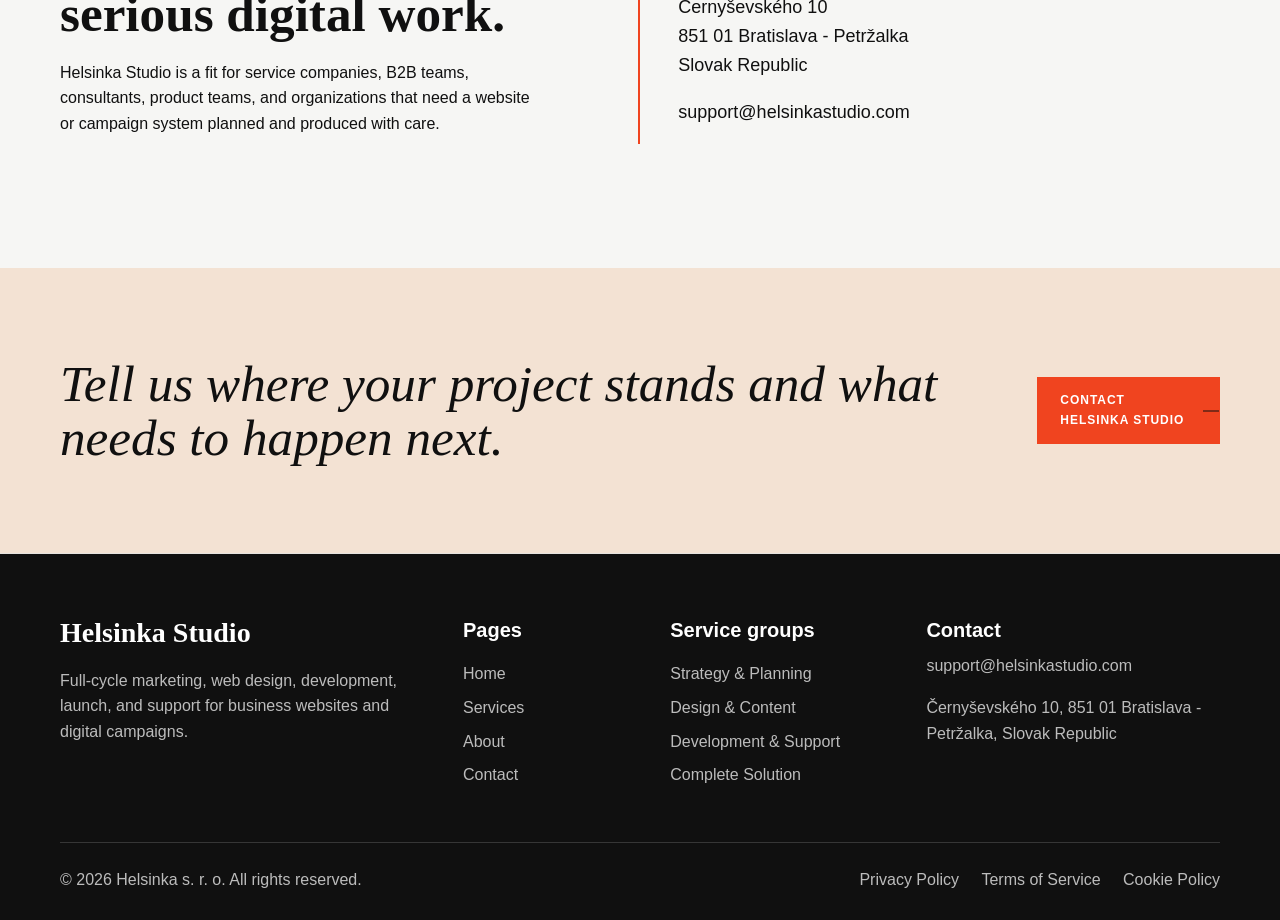
==== commit bb501068: "upd" ====
--- a/about.html
+++ b/about.html
@@ -83,11 +83,11 @@
 
     <section class="about-strip" aria-label="Studio capabilities">
       <div class="container about-strip__grid">
-        <span>Strategy</span>
-        <span>Design</span>
-        <span>Development</span>
-        <span>Launch</span>
-        <span>Support</span>
+        <span class="icon-item icon-strategy">Strategy</span>
+        <span class="icon-item icon-design">Design</span>
+        <span class="icon-item icon-code">Development</span>
+        <span class="icon-item icon-launch">Launch</span>
+        <span class="icon-item icon-support">Support</span>
       </div>
     </section>
 
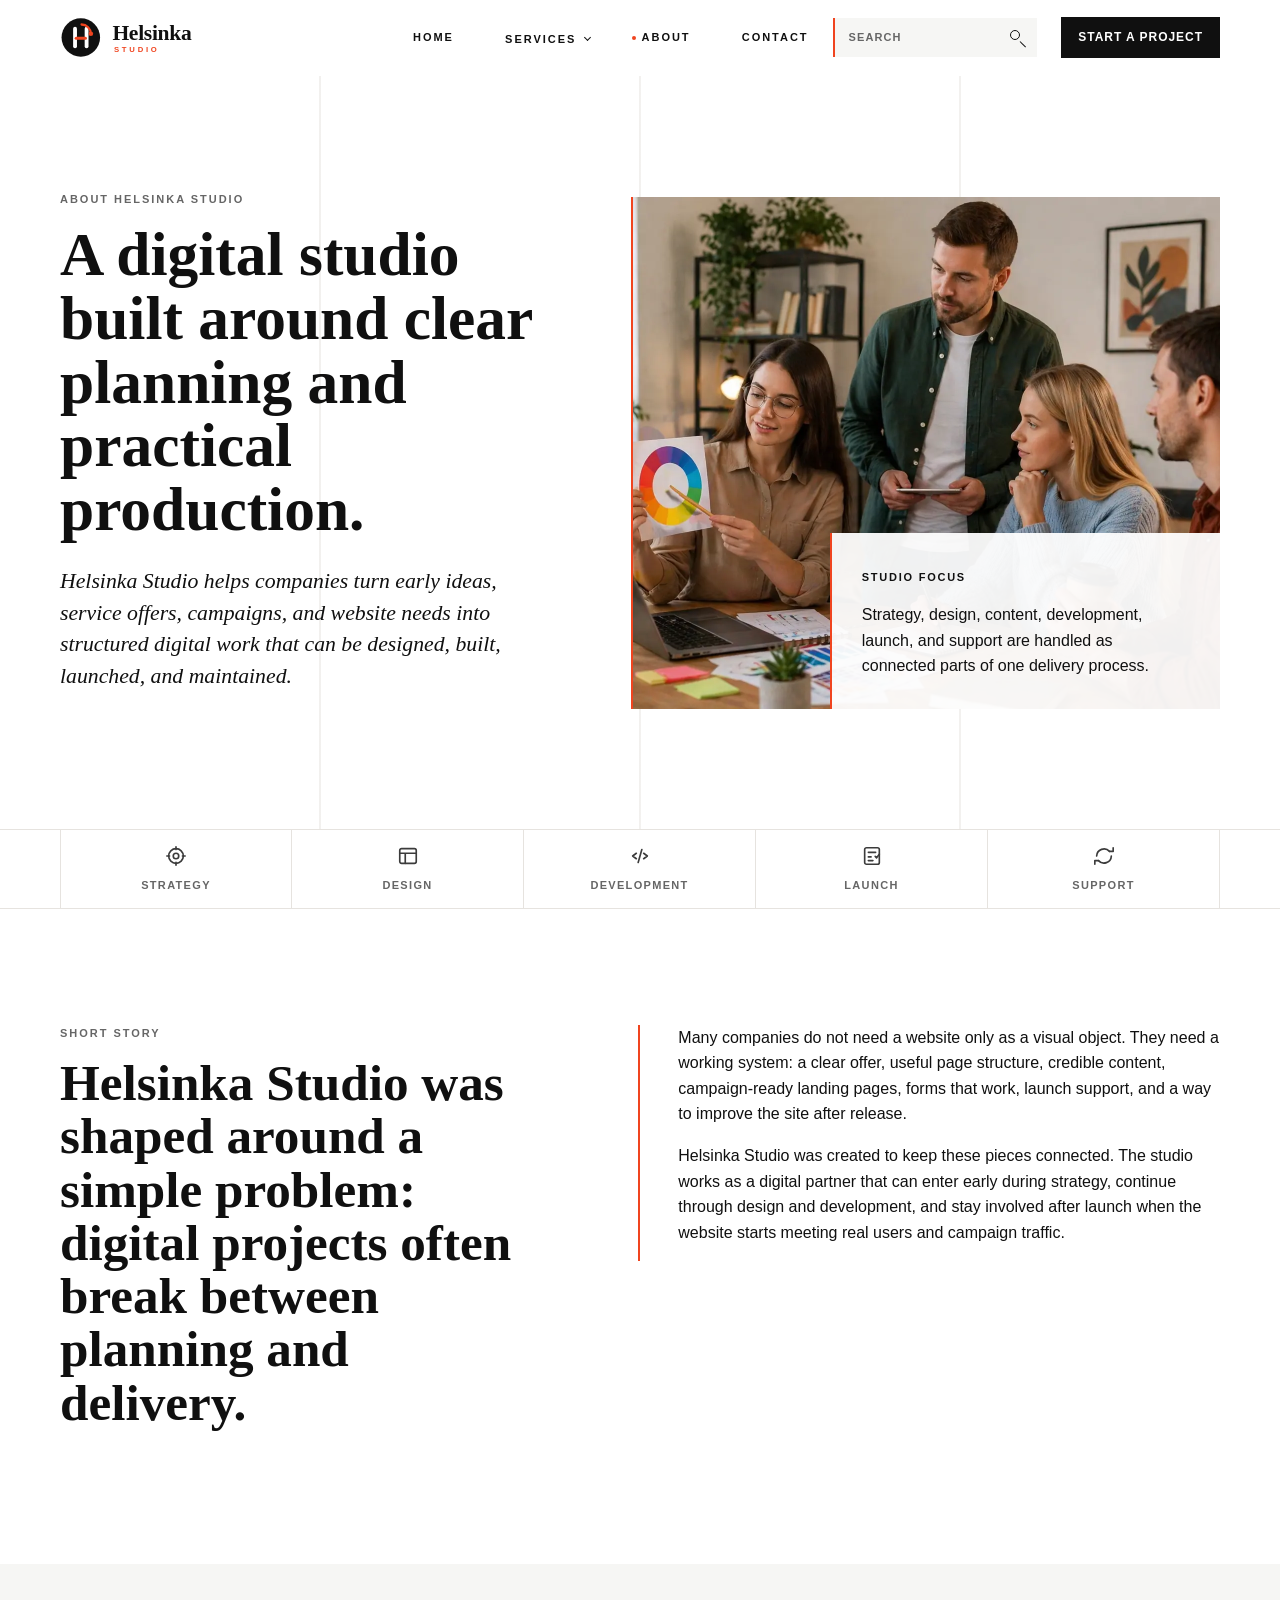
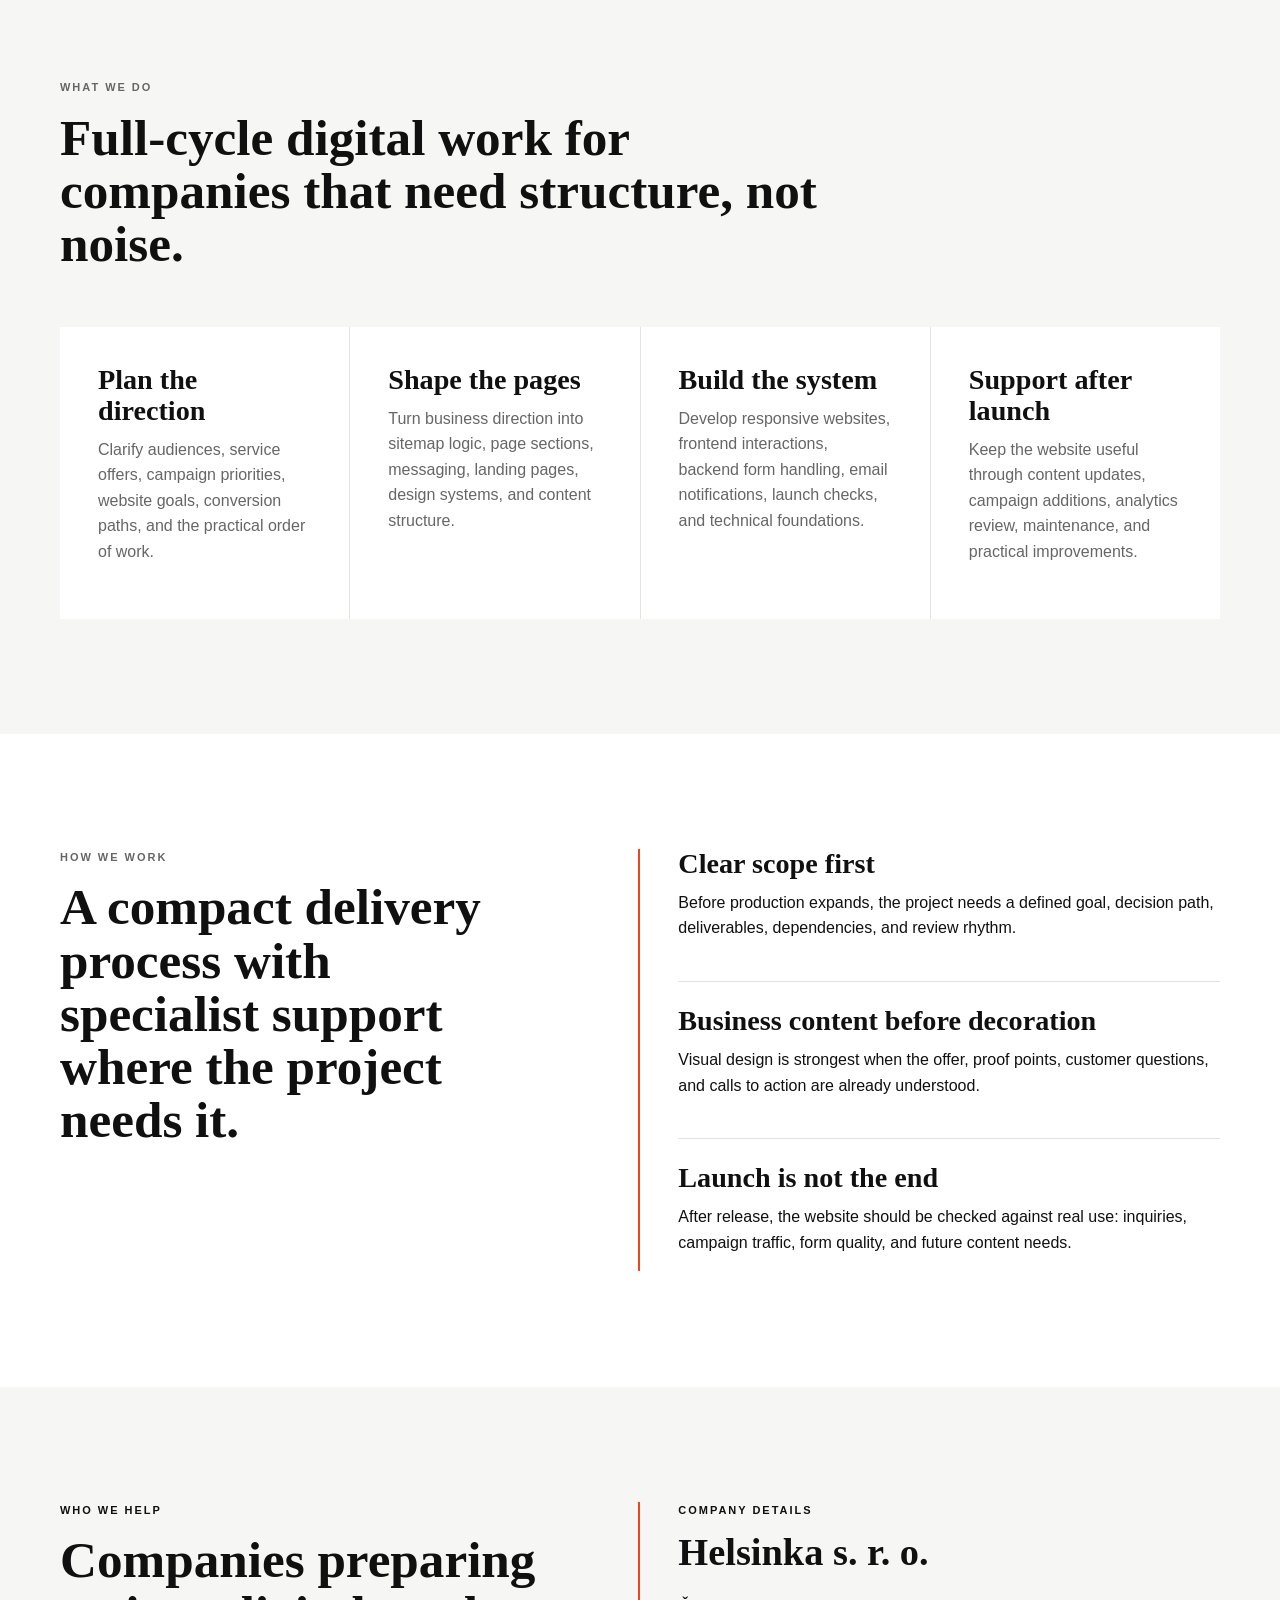
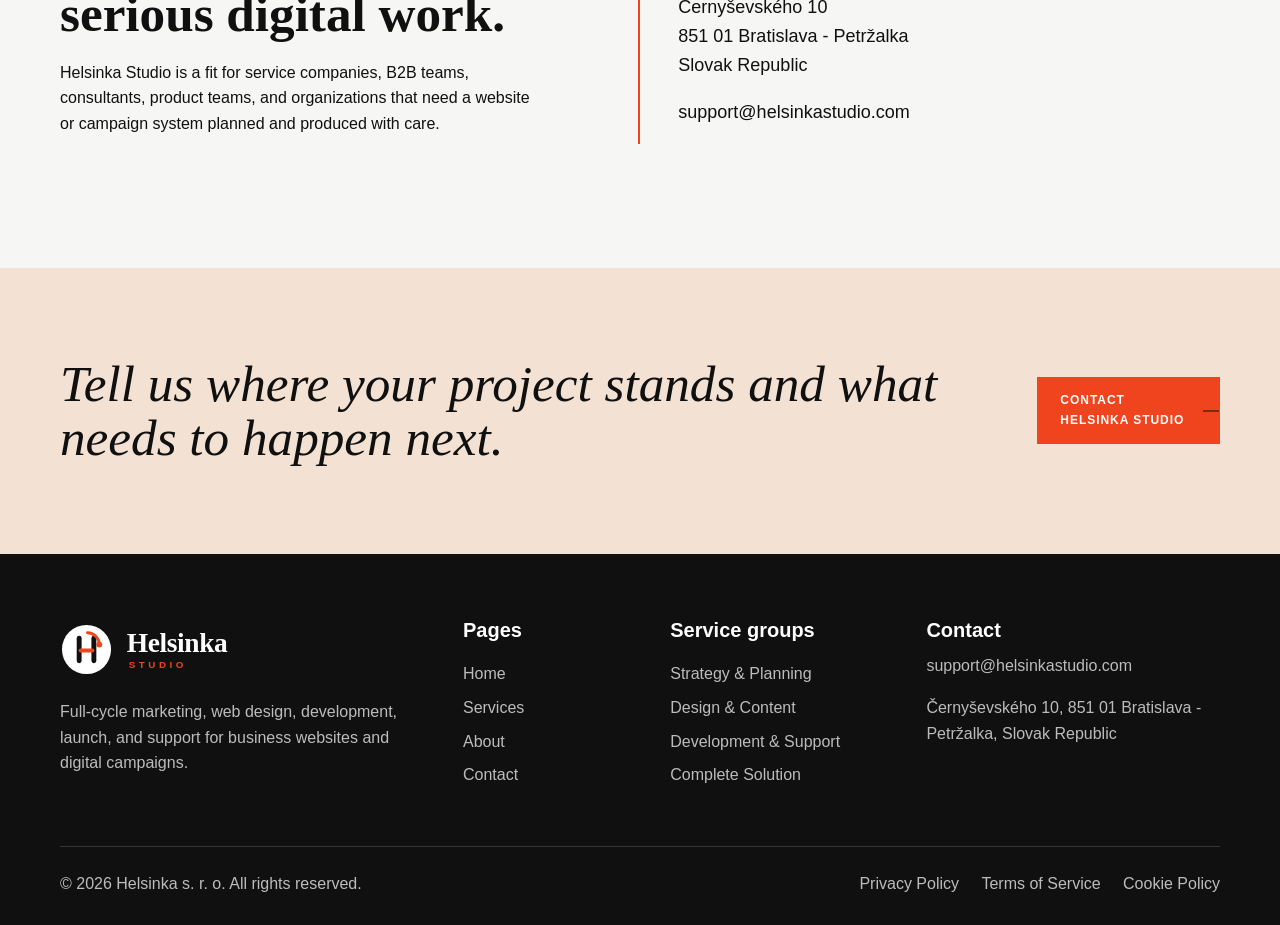
==== commit 0cc1bdeb: "done" ====
--- a/about.html
+++ b/about.html
@@ -12,7 +12,7 @@
   <a class="skip-link" href="#main">Skip to content</a>
   <header class="site-header" data-header>
     <div class="container header__inner">
-      <a class="brand" href="index.html" aria-label="Helsinka Studio home">Helsinka Studio</a>
+      <a class="brand" href="index.html" aria-label="Helsinka Studio home"><img class="brand__logo" src="img/common/logo.svg" alt=""></a>
       <nav class="nav" aria-label="Primary navigation">
         <a class="nav__link" href="index.html">Home</a>
         <div class="nav__item nav__item--dropdown" data-dropdown>
@@ -46,7 +46,7 @@
 
   <div class="mobile-menu" id="mobile-menu" data-mobile-menu aria-hidden="true">
     <div class="mobile-menu__bar">
-      <a class="brand" href="index.html">Helsinka Studio</a>
+      <a class="brand" href="index.html" aria-label="Helsinka Studio home"><img class="brand__logo" src="img/common/logo.svg" alt=""></a>
       <button class="menu-close" type="button" data-menu-close aria-label="Close menu">Close</button>
     </div>
     <nav class="mobile-menu__nav" aria-label="Mobile navigation">
@@ -171,7 +171,7 @@
 
   <footer class="site-footer">
     <div class="container footer__grid">
-      <div><h2 class="footer__brand">Helsinka Studio</h2><p>Full-cycle marketing, web design, development, launch, and support for business websites and digital campaigns.</p></div>
+      <div><h2 class="footer__brand"><img class="footer__logo" src="img/common/logo-light.svg" alt="Helsinka Studio"></h2><p>Full-cycle marketing, web design, development, launch, and support for business websites and digital campaigns.</p></div>
       <nav aria-label="Footer pages"><h3>Pages</h3><a href="index.html">Home</a><a href="services.html">Services</a><a href="about.html">About</a><a href="contact.html">Contact</a></nav>
       <nav aria-label="Footer services"><h3>Service groups</h3><a href="strategy-planning.html">Strategy & Planning</a><a href="design-content.html">Design & Content</a><a href="development-support.html">Development & Support</a><a href="service-detail.html">Complete Solution</a></nav>
       <div><h3>Contact</h3><p><a href="mailto:support@helsinkastudio.com">support@helsinkastudio.com</a></p><p>&#268;erny&#353;evsk&#233;ho 10, 851 01 Bratislava - Petr&#382;alka, Slovak Republic</p></div>
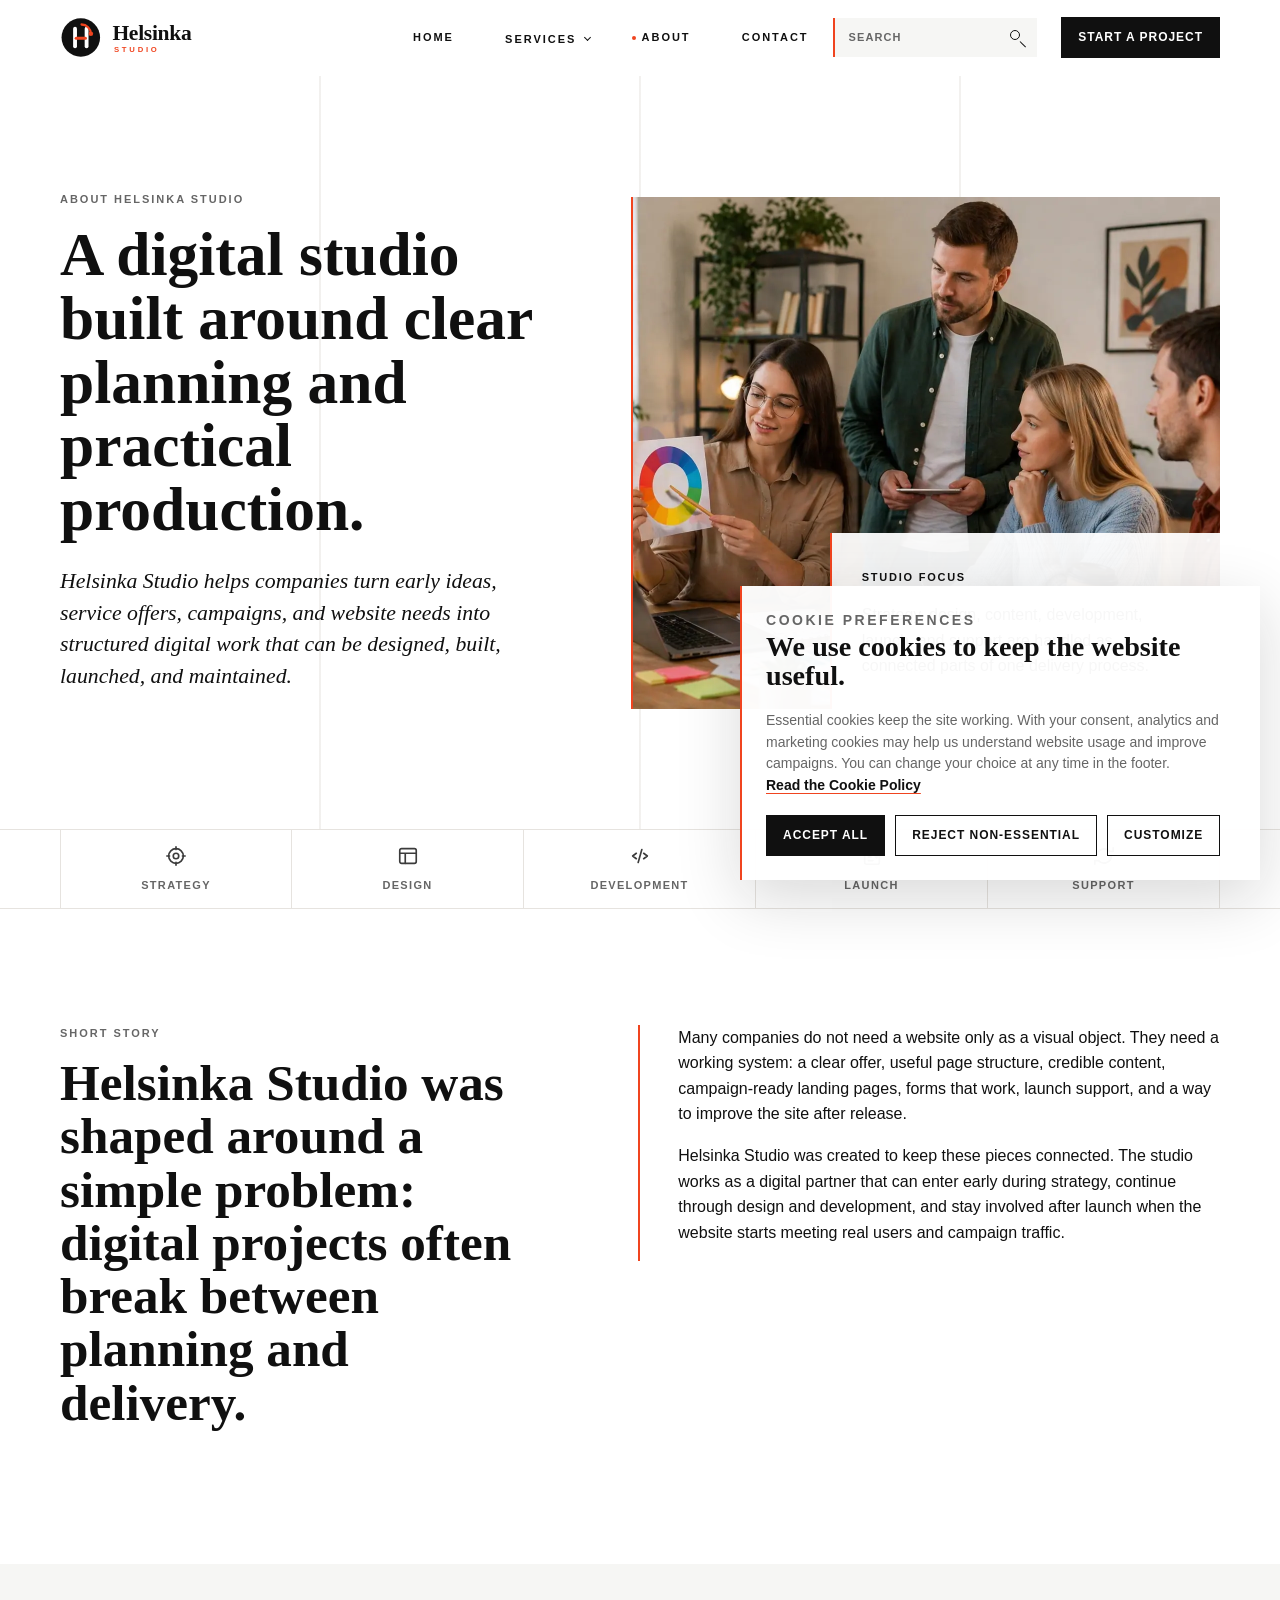
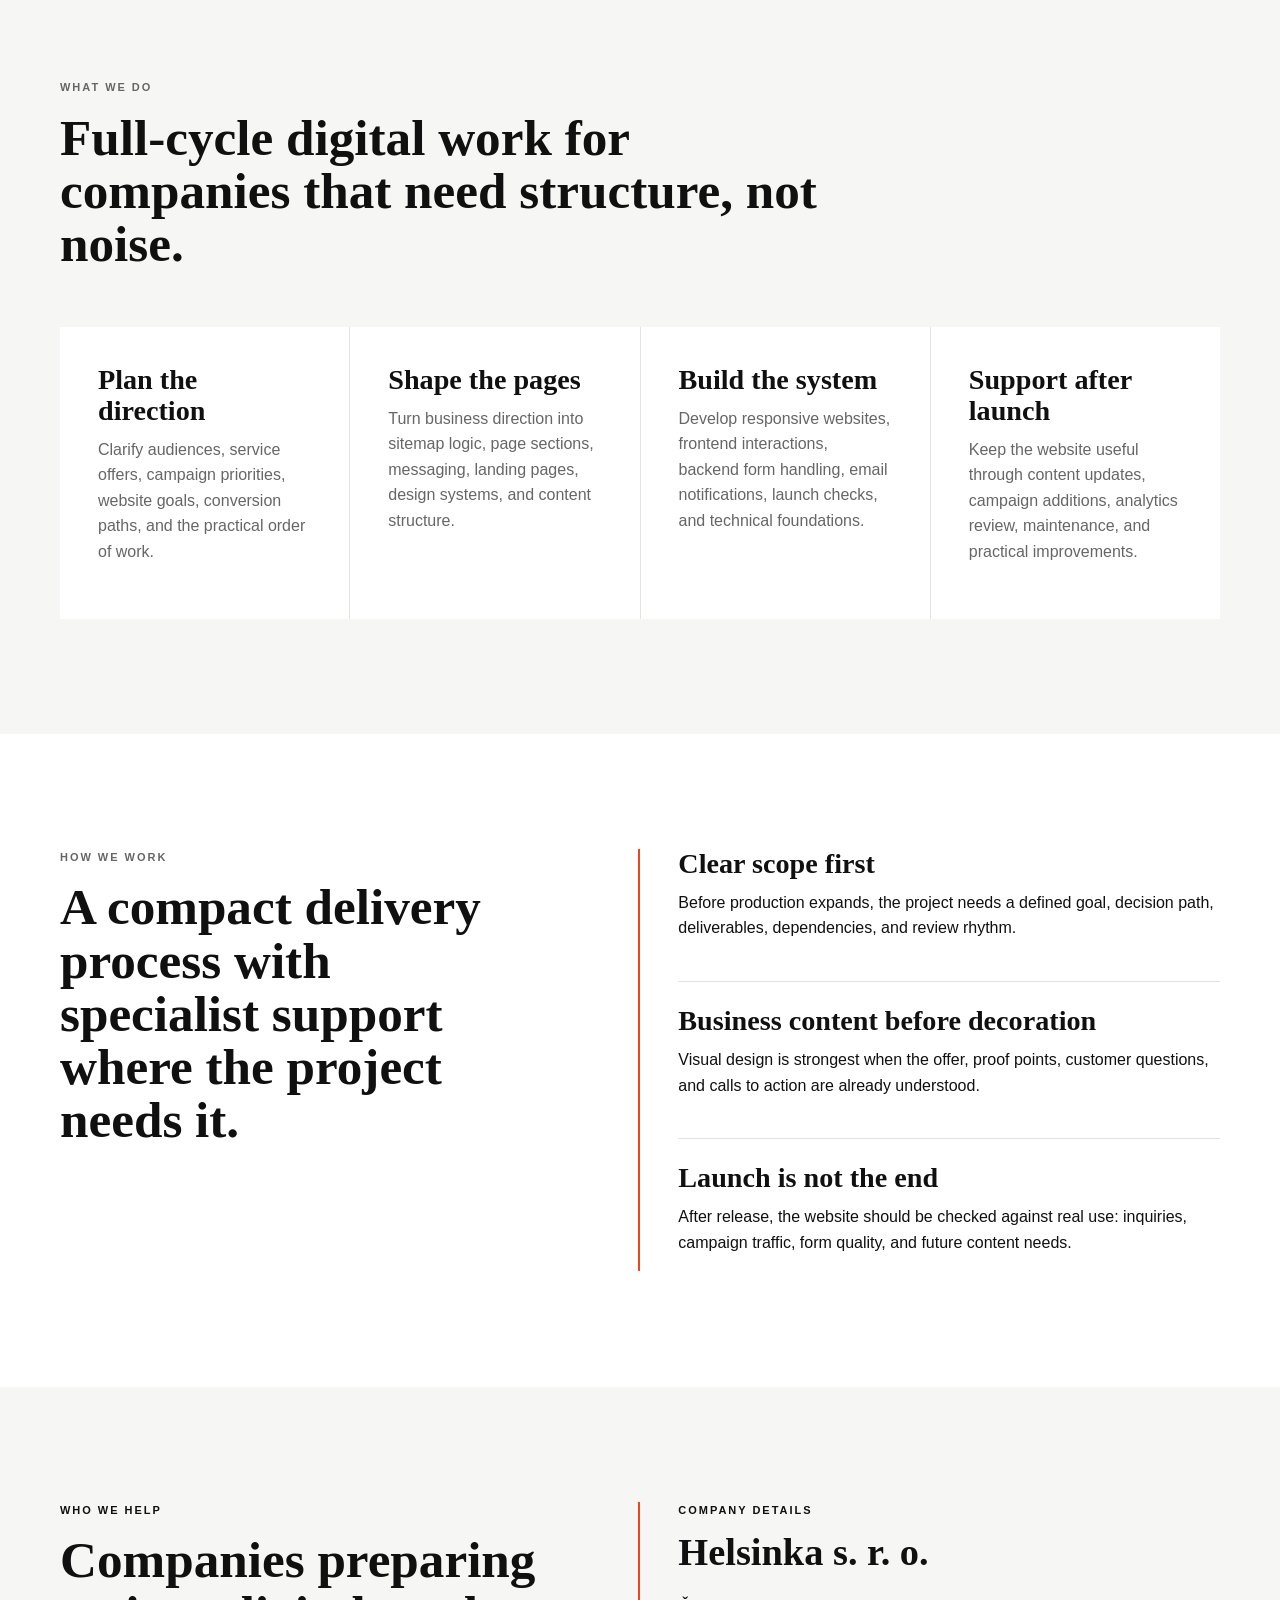
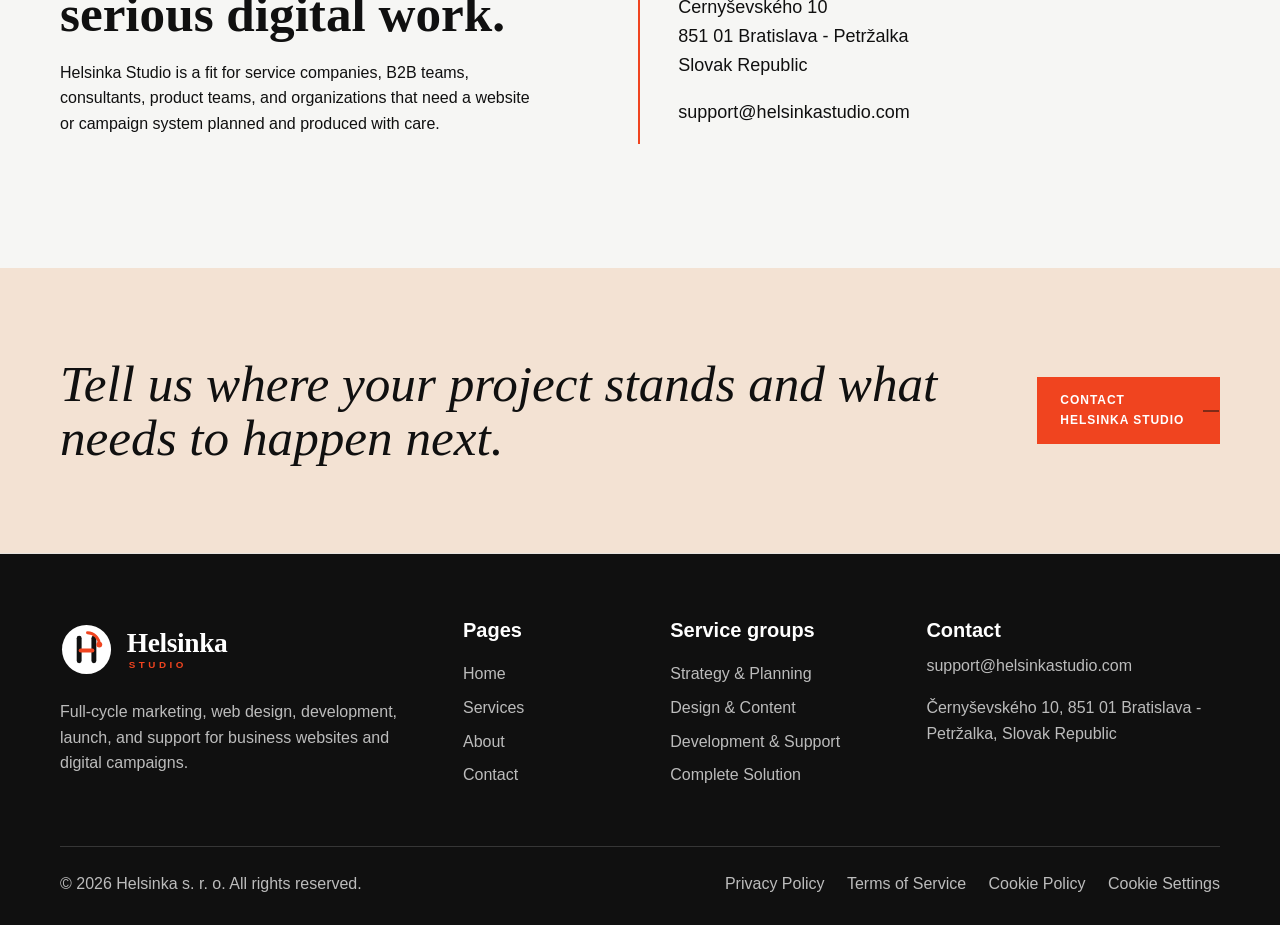
==== commit ca0f9ffb: "done" ====
--- a/about.html
+++ b/about.html
@@ -178,7 +178,7 @@
     </div>
     <div class="container footer__bottom">
       <p>&copy; <span data-year></span> Helsinka s. r. o. All rights reserved.</p>
-      <p><a href="privacy.html">Privacy Policy</a> <a href="terms.html">Terms of Service</a> <a href="cookie-policy.html">Cookie Policy</a></p>
+      <p><a href="privacy.html">Privacy Policy</a> <a href="terms.html">Terms of Service</a> <a href="cookie-policy.html">Cookie Policy</a> <button class="footer__link-button" type="button" data-cookie-settings>Cookie Settings</button></p>
     </div>
   </footer>
   <script src="js/main.js"></script>
